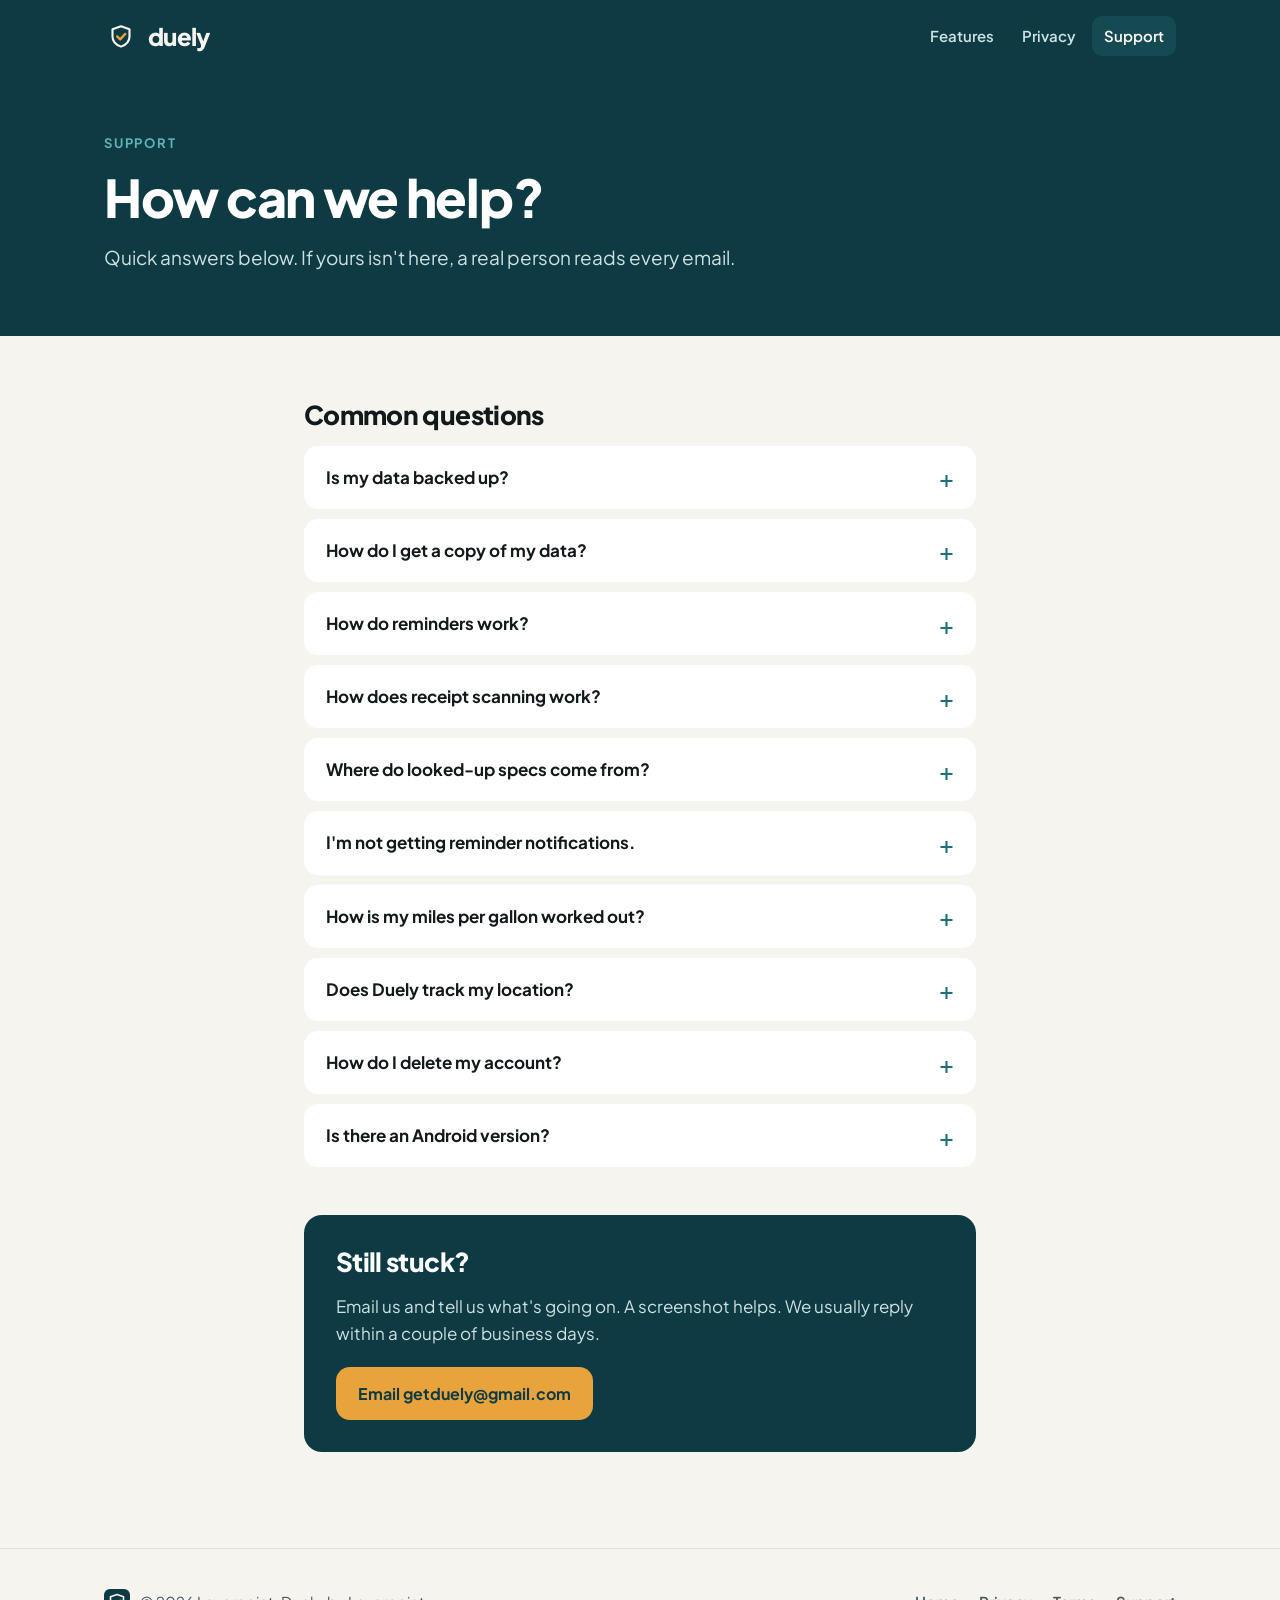
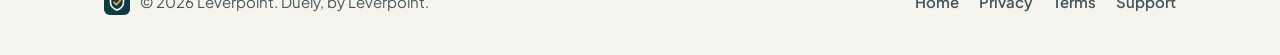
==== support.html @ d2e16ced "Duely website: home, privacy policy, terms, support Co-Authored-By: Claude Opus 5.5 <noreply@anthrop" ====
<!doctype html>
<html lang="en">
<head>
  <meta charset="utf-8">
  <meta name="viewport" content="width=device-width, initial-scale=1">
  <title>Duely Support</title>
  <meta name="description" content="Answers to common questions about Duely, and how to reach a real person.">
  <meta name="theme-color" content="#0E3B43">
  <link rel="icon" href="shield.svg" type="image/svg+xml">
  <link rel="icon" href="favicon.png" type="image/png">
  <link rel="apple-touch-icon" href="apple-touch-icon.png">
  <link rel="preconnect" href="https://fonts.googleapis.com">
  <link rel="preconnect" href="https://fonts.gstatic.com" crossorigin>
  <link href="https://fonts.googleapis.com/css2?family=Plus+Jakarta+Sans:wght@400;500;600;700;800&display=swap" rel="stylesheet">
  <link rel="stylesheet" href="styles.css">
</head>
<body>
  <a class="skip" href="#main">Skip to content</a>

  <header class="site-header">
    <div class="wrap">
      <a class="brand" href="./" aria-label="Duely home">
        <img src="shield.svg" alt="" width="34" height="34">
        <span>duely</span>
      </a>
      <nav class="nav" aria-label="Main">
        <a class="hide-sm" href="./#features">Features</a>
        <a href="privacy.html">Privacy</a>
        <a href="support.html" aria-current="page">Support</a>
      </nav>
    </div>
  </header>

  <main id="main">
    <section class="page-hero">
      <div class="wrap">
        <span class="eyebrow">Support</span>
        <h1>How can we help?</h1>
        <p>Quick answers below. If yours isn't here, a real person reads every email.</p>
      </div>
    </section>

    <div class="prose faq">
      <h2>Common questions</h2>

      <details>
        <summary>Is my data backed up?</summary>
        <div><p>Yes. Everything you log saves to your Duely account in the cloud as soon as you tap Save. If you get a new phone or reinstall the app, sign in with the same email and it's all there.</p></div>
      </details>

      <details>
        <summary>How do I get a copy of my data?</summary>
        <div><p>Open Duely, go to <strong>Settings</strong>, and tap <strong>Export my data</strong>. You'll get a spreadsheet (CSV file) with every vehicle, service record, fill-up, expense and reminder. It opens in Excel, Numbers or Google Sheets.</p></div>
      </details>

      <details>
        <summary>How do reminders work?</summary>
        <div>
          <p>Open a vehicle and add a reminder, like "Oil change every 5,000 miles or 6 months". Duely goes by whichever comes first, and the stoplight shows where things stand: red for overdue, yellow for due soon, green for all good.</p>
          <p>When you log the service, tap <strong>Mark done</strong> on the reminder and it starts counting again.</p>
          <p>Not sure what to track? On a vehicle with no reminders, tap <strong>Get a maintenance plan</strong>. Duely looks up the maker's schedule for that car and suggests reminders, with where each interval came from. You pick which to add.</p>
        </div>
      </details>

      <details>
        <summary>How does receipt scanning work?</summary>
        <div>
          <p>Open a vehicle and tap <strong>Scan receipt</strong>. Take a photo (add more pages for a long invoice), pick photos, or choose a PDF. Duely reads it and fills in a service entry, fill-up or expense for you to check before saving, and keeps the receipt with the record. A shop invoice with several jobs becomes one entry per job.</p>
          <p>Reading is done by an AI service, so always check what it filled in. Scans and spec lookups are limited to 25 a day per account. See the <a href="privacy.html">privacy policy</a> for what's sent and why.</p>
        </div>
      </details>

      <details>
        <summary>Where do looked-up specs come from?</summary>
        <div><p><strong>Look up specs online</strong> on a vehicle's Details tab decodes your VIN with the US government's free decoder, then searches the web for things like oil type, tire pressures and wiper sizes. Each value shows the website it came from, and nothing is saved until you tick it. Websites can be wrong, so check anything important against your owner's manual or the sticker in the driver's door.</p></div>
      </details>

      <details>
        <summary>I'm not getting reminder notifications.</summary>
        <div>
          <p>Check two places:</p>
          <ul>
            <li>In Duely, go to <strong>Settings</strong> and make sure <strong>Reminder notifications</strong> is on. You can also pick the time of day and how much warning you get there.</li>
            <li>On your iPhone, open the <strong>Settings</strong> app, tap <strong>Notifications</strong>, then <strong>Duely</strong>, and make sure <strong>Allow Notifications</strong> is on.</li>
          </ul>
          <p>Mileage-based reminders need your current mileage to be right. Update it from the vehicle's page, or just log a service or fill-up and Duely updates it for you.</p>
        </div>
      </details>

      <details>
        <summary>How is my miles per gallon worked out?</summary>
        <div><p>Duely measures between fill-ups where you filled the tank all the way. If you only fill partway, turn off <strong>Filled the tank</strong> and those gallons roll into the next full tank. Forgot to log one? Turn on <strong>Missed logging the last fill-up</strong> and Duely won't count that stretch, so one gap doesn't throw off your average.</p></div>
      </details>

      <details>
        <summary>Does Duely track my location?</summary>
        <div><p>No. Duely never asks for your location, and there's no GPS tracking. Mileage comes from what you enter. More in the <a href="privacy.html">privacy policy</a>.</p></div>
      </details>

      <details>
        <summary>How do I delete my account?</summary>
        <div><p>Open Duely, go to <strong>Settings</strong>, and tap <strong>Delete my account</strong>. This permanently removes your account and everything in it, and can't be undone, so export your data first if you want to keep a copy.</p></div>
      </details>

      <details>
        <summary>Is there an Android version?</summary>
        <div><p>Not yet. Duely is starting on iPhone. If you'd like to hear when Android is ready, send us an email.</p></div>
      </details>

      <div class="contact-card">
        <h2>Still stuck?</h2>
        <p>Email us and tell us what's going on. A screenshot helps. We usually reply within a couple of business days.</p>
        <a class="btn btn-primary" href="mailto:getduely@gmail.com?subject=Duely%20support">Email getduely@gmail.com</a>
      </div>
    </div>
  </main>

  <footer class="site-footer">
    <div class="wrap">
      <div class="by"><img src="shield.svg" alt="" width="26" height="26">© 2026 Leverpoint. Duely, by Leverpoint.</div>
      <nav aria-label="Footer">
        <a href="./">Home</a>
        <a href="privacy.html">Privacy</a>
        <a href="terms.html">Terms</a>
        <a href="support.html">Support</a>
      </nav>
    </div>
  </footer>
</body>
</html>
---- styles.css ----
/* Duely website. Colors and type follow the brand board (see the app's CLAUDE.md). */

:root {
  --harbor: #0E3B43;
  --harbor-2: #164A53;
  --lens-off: #2A6A72;
  --teal: #1F6F78;
  --teal-light: #5FB3B9;
  --amber: #E8A33D;
  --amber-text: #9A6413;
  --coral: #E0644A;
  --coral-text: #B4432C;
  --paper: #F6F4EF;
  --card: #FFFFFF;
  --ink: #12191B;
  --muted: #46565A;
  --label: #5B6B6E;
  --line: #E4E0D6;
  --radius: 18px;
  --wrap: 1120px;
  --font: "Plus Jakarta Sans", system-ui, -apple-system, "Segoe UI", sans-serif;
  color-scheme: light;
}

*,
*::before,
*::after { box-sizing: border-box; }

html { -webkit-text-size-adjust: 100%; scroll-behavior: smooth; }

body {
  margin: 0;
  background: var(--paper);
  color: var(--ink);
  font-family: var(--font);
  font-size: 17px;
  line-height: 1.6;
}

img, svg { display: block; max-width: 100%; }

a { color: var(--teal); text-underline-offset: 3px; }
a:hover { color: var(--harbor); }

:focus-visible { outline: 3px solid var(--amber); outline-offset: 3px; border-radius: 6px; }

.wrap { width: 100%; max-width: var(--wrap); margin: 0 auto; padding: 0 24px; }

h1, h2, h3 { line-height: 1.12; letter-spacing: -0.025em; font-weight: 800; margin: 0 0 16px; }
h1 { font-size: clamp(40px, 6vw, 64px); }
h2 { font-size: clamp(30px, 4vw, 42px); }
h3 { font-size: 20px; letter-spacing: -0.01em; }
p { margin: 0 0 16px; }

.eyebrow {
  display: inline-block;
  font-size: 13px;
  font-weight: 700;
  letter-spacing: 0.14em;
  text-transform: uppercase;
  color: var(--label);
  margin-bottom: 14px;
}

.skip {
  position: absolute; left: -999px; top: 8px;
  background: var(--amber); color: var(--ink); padding: 8px 14px; border-radius: 8px; z-index: 10;
}
.skip:focus { left: 8px; }

/* ---------- Header ---------- */

.site-header { background: var(--harbor); color: var(--paper); }
.site-header .wrap { display: flex; align-items: center; justify-content: space-between; gap: 16px; height: 72px; }

.brand { display: flex; align-items: center; gap: 10px; color: var(--paper); text-decoration: none; }
.brand img { width: 34px; height: 34px; }
.brand span { font-size: 24px; font-weight: 800; letter-spacing: -0.03em; }
.brand:hover { color: #fff; }

.nav { display: flex; gap: 4px; }
.nav a {
  color: #CFE0E1; text-decoration: none; font-weight: 600; font-size: 15px;
  padding: 8px 12px; border-radius: 10px;
}
.nav a:hover, .nav a[aria-current="page"] { color: #fff; background: var(--harbor-2); }

/* ---------- Hero ---------- */

.hero { background: var(--harbor); color: var(--paper); padding: 56px 0 96px; overflow: hidden; }
.hero .wrap { display: grid; grid-template-columns: 1.1fr 0.9fr; gap: 56px; align-items: center; }
.hero .eyebrow { color: var(--teal-light); }
.hero h1 { color: #fff; }
.hero h1 em { font-style: normal; color: var(--amber); }
.hero .lede { font-size: 20px; color: #CFE0E1; max-width: 34ch; margin-bottom: 32px; }

.odometer { display: flex; gap: 8px; margin-bottom: 28px; }
.odometer span {
  width: 52px; height: 64px; display: grid; place-items: center;
  border-radius: 12px; font-size: 34px; font-weight: 800;
  background: var(--paper); color: var(--harbor);
  box-shadow: inset 0 -10px 0 rgba(14, 59, 67, 0.08), inset 0 10px 0 rgba(255, 255, 255, 0.6);
  position: relative;
}
.odometer span::after {
  content: ""; position: absolute; left: 0; right: 0; top: 50%; height: 1px; background: rgba(14, 59, 67, 0.14);
}
.odometer span:last-child { background: var(--amber); color: var(--harbor); }

.cta-row { display: flex; flex-wrap: wrap; gap: 12px; align-items: center; }

.btn {
  display: inline-flex; align-items: center; gap: 10px;
  padding: 14px 22px; border-radius: 14px; font-weight: 700; font-size: 16px;
  text-decoration: none; border: 0; cursor: pointer;
}
.btn-primary { background: var(--amber); color: var(--harbor); }
.btn-primary:hover { background: #F0B455; color: var(--harbor); }
.btn-ghost { color: #fff; border: 1.5px solid var(--lens-off); }
.btn-ghost:hover { color: #fff; background: var(--harbor-2); }
.btn svg { width: 18px; height: 18px; }

.soon-note { font-size: 14px; color: #A9C4C6; margin-top: 16px; }

/* ---------- Phone mockup ---------- */

.phone {
  width: 300px; margin: 0 auto; padding: 12px; border-radius: 46px;
  background: #0A2C32; box-shadow: 0 40px 80px rgba(0, 0, 0, 0.35), 0 0 0 1.5px #24555C inset;
}
.screen { background: var(--paper); border-radius: 36px; overflow: hidden; color: var(--ink); }
.screen-top { background: var(--harbor); color: var(--paper); padding: 22px 20px 22px; }
.screen-brand { display: flex; align-items: center; gap: 7px; font-weight: 800; letter-spacing: -0.03em; font-size: 16px; margin-bottom: 18px; }
.screen-brand img { width: 20px; height: 20px; }
.screen-top small { display: block; color: #A9C4C6; font-size: 12px; font-weight: 600; }
.screen-top strong { display: block; font-size: 22px; line-height: 1.2; letter-spacing: -0.02em; margin-top: 2px; }
.screen-body { padding: 16px 14px 22px; }
.screen-label { font-size: 10px; font-weight: 700; letter-spacing: 0.14em; color: var(--label); margin: 0 6px 8px; }
.item {
  display: flex; align-items: center; gap: 12px; background: var(--card);
  border-radius: 14px; padding: 10px 12px; margin-bottom: 8px;
  box-shadow: 0 1px 2px rgba(18, 25, 27, 0.06);
}
.item b { display: block; font-size: 13.5px; line-height: 1.3; }
.item i { display: block; font-style: normal; font-size: 11.5px; color: var(--muted); line-height: 1.35; }
.item .overdue { color: var(--coral-text); font-weight: 700; }
.item .soon { color: var(--amber-text); font-weight: 700; }
.backup { display: flex; gap: 8px; align-items: center; font-size: 11.5px; color: var(--muted); margin: 14px 6px 0; }
.backup svg { width: 14px; height: 14px; flex: none; }

/* The stoplight. Top coral = overdue, middle amber = due soon, bottom teal = all good. */
.light {
  flex: none; width: 16px; padding: 3px; border-radius: 8px; background: var(--harbor);
  display: grid; gap: 3px;
}
.light span { width: 10px; height: 10px; border-radius: 50%; background: var(--lens-off); }
.light.is-overdue span:nth-child(1) { background: var(--coral); }
.light.is-soon span:nth-child(2) { background: var(--amber); }
.light.is-good span:nth-child(3) { background: var(--teal-light); }

.light.big { width: 44px; padding: 7px; border-radius: 22px; gap: 7px; }
.light.big span { width: 30px; height: 30px; }

/* ---------- Sections ---------- */

.section { padding: 96px 0; }
.section-head { max-width: 640px; margin-bottom: 48px; }
.section-head p { font-size: 19px; color: var(--muted); }

.grid-3 { display: grid; grid-template-columns: repeat(3, 1fr); gap: 20px; }
.card { background: var(--card); border-radius: var(--radius); padding: 28px; box-shadow: 0 1px 2px rgba(18, 25, 27, 0.05); }
.card p { color: var(--muted); margin: 0; }
.card .icon {
  width: 44px; height: 44px; border-radius: 12px; background: #E6F0F1; color: var(--teal);
  display: grid; place-items: center; margin-bottom: 18px;
}
.card .icon svg { width: 22px; height: 22px; }

/* Stoplight explainer */
.status { background: var(--card); }
.status .wrap { display: grid; grid-template-columns: 0.9fr 1.1fr; gap: 56px; align-items: center; }
.status-list { list-style: none; margin: 0; padding: 0; display: grid; gap: 14px; }
.status-list li {
  display: flex; gap: 18px; align-items: center; padding: 18px 20px;
  border: 1px solid var(--line); border-radius: var(--radius); background: var(--paper);
}
.status-list b { display: block; font-size: 18px; }
.status-list span.say { color: var(--muted); }

/* Promises */
.promises { background: var(--harbor); color: var(--paper); }
.promises .eyebrow { color: var(--teal-light); }
.promises h2 { color: #fff; }
.promises .section-head p { color: #CFE0E1; }
.promise-list { list-style: none; margin: 0; padding: 0; display: grid; grid-template-columns: repeat(2, 1fr); gap: 20px; }
.promise-list li { background: var(--harbor-2); border-radius: var(--radius); padding: 26px 28px; }
.promise-list b { display: flex; gap: 10px; align-items: center; font-size: 19px; color: #fff; margin-bottom: 6px; }
.promise-list b svg { width: 20px; height: 20px; flex: none; color: var(--amber); }
.promise-list p { color: #CFE0E1; margin: 0; }

/* Final call to action */
.closer { text-align: center; }
.closer img { width: 72px; height: 72px; margin: 0 auto 24px; }
.closer p { color: var(--muted); font-size: 19px; max-width: 520px; margin: 0 auto 28px; }
.closer .btn-ghost { color: var(--harbor); border-color: #C9D6D7; }
.closer .btn-ghost:hover { background: #fff; color: var(--harbor); }
.closer .cta-row { justify-content: center; }

/* ---------- Text pages (privacy, support) ---------- */

.page-hero { background: var(--harbor); color: var(--paper); padding: 56px 0 64px; }
.page-hero h1 { color: #fff; font-size: clamp(36px, 5vw, 52px); }
.page-hero p { color: #CFE0E1; font-size: 19px; max-width: 46ch; margin: 0; }
.page-hero .eyebrow { color: var(--teal-light); }

.prose { max-width: 720px; padding: 64px 24px 96px; margin: 0 auto; }
.prose h2 { font-size: 26px; margin-top: 48px; }
.prose h2:first-child { margin-top: 0; }
.prose ul { padding-left: 22px; margin: 0 0 16px; }
.prose li { margin-bottom: 8px; }
.prose .summary { background: var(--card); border-radius: var(--radius); padding: 24px 28px; margin-bottom: 48px; }
.prose .summary h2 { font-size: 20px; margin: 0 0 12px; }
.prose .summary ul { margin: 0; }
.updated { font-size: 14px; color: var(--label); }

.faq details { background: var(--card); border-radius: 14px; margin-bottom: 10px; }
.faq summary {
  cursor: pointer; list-style: none; padding: 18px 52px 18px 22px; font-weight: 700; font-size: 17px; position: relative;
}
.faq summary::-webkit-details-marker { display: none; }
.faq summary::after {
  content: "+"; position: absolute; right: 22px; top: 50%; transform: translateY(-50%);
  font-size: 24px; font-weight: 500; color: var(--teal);
}
.faq details[open] summary::after { content: "–"; }
.faq details > div { padding: 0 22px 20px; color: var(--muted); }
.faq details > div p:last-child { margin: 0; }

.contact-card {
  background: var(--harbor); color: var(--paper); border-radius: var(--radius);
  padding: 32px; margin-top: 48px;
}
.contact-card h2 { color: #fff; margin-top: 0; }
.contact-card p { color: #CFE0E1; }
.contact-card .btn { margin-top: 4px; }

/* ---------- Footer ---------- */

.site-footer { border-top: 1px solid var(--line); padding: 40px 0; font-size: 15px; color: var(--muted); }
.site-footer .wrap { display: flex; justify-content: space-between; align-items: center; flex-wrap: wrap; gap: 16px; }
.site-footer nav { display: flex; gap: 20px; flex-wrap: wrap; }
.site-footer a { color: var(--muted); text-decoration: none; font-weight: 600; }
.site-footer a:hover { color: var(--harbor); }
.site-footer .by { display: flex; align-items: center; gap: 10px; }
.site-footer .by img { width: 26px; height: 26px; }

/* ---------- Small screens ---------- */

@media (max-width: 900px) {
  .hero .wrap, .status .wrap { grid-template-columns: 1fr; gap: 48px; }
  .grid-3 { grid-template-columns: 1fr; }
  .promise-list { grid-template-columns: 1fr; }
}

@media (max-width: 560px) {
  body { font-size: 16px; }
  .wrap { padding: 0 16px; }
  .prose { padding: 48px 16px 72px; }
  .section { padding: 72px 0; }
  .hero { padding: 40px 0 72px; }
  .hero .lede { font-size: 18px; }
  .brand span { font-size: 21px; }
  .nav a { padding: 8px 8px; font-size: 14px; }
  .nav .hide-sm { display: none; }
  .phone { width: 280px; }
  .card, .promise-list li { padding: 24px; }
  .contact-card { padding: 24px; }
  .btn { width: 100%; justify-content: center; }
}

@media (prefers-reduced-motion: reduce) {
  html { scroll-behavior: auto; }
}
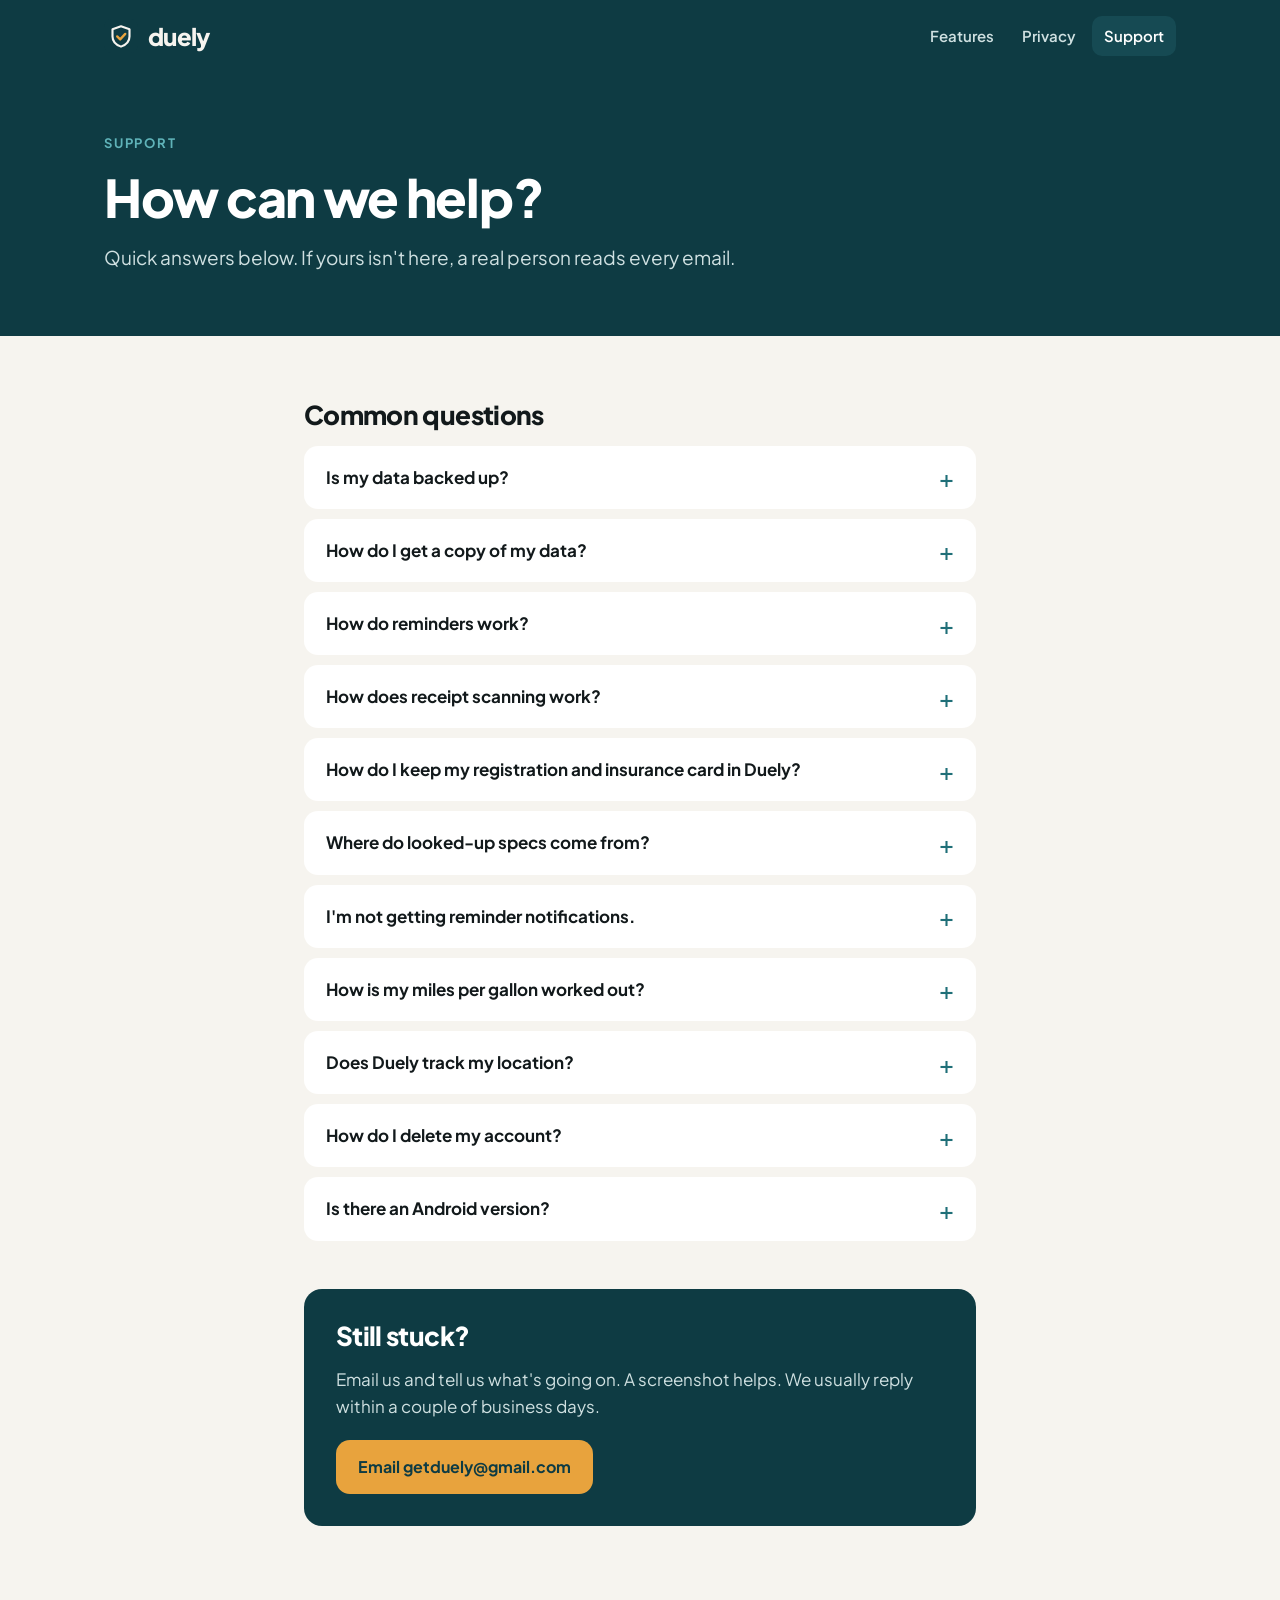
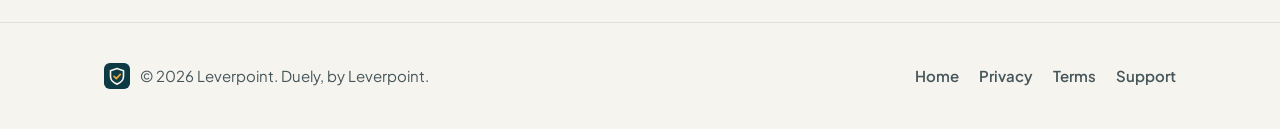
==== commit a7a4a0d6: "Privacy and help: documents, pump photos, shop recommendations Co-Authored-By: Claude Opus 5.5 <nore" ====
--- a/support.html
+++ b/support.html
@@ -65,8 +65,17 @@
       <details>
         <summary>How does receipt scanning work?</summary>
         <div>
-          <p>Open a vehicle and tap <strong>Scan receipt</strong>. Take a photo (add more pages for a long invoice), pick photos, or choose a PDF. Duely reads it and fills in a service entry, fill-up or expense for you to check before saving, and keeps the receipt with the record. A shop invoice with several jobs becomes one entry per job.</p>
+          <p>Open a vehicle, go to <strong>History</strong> and tap <strong>Scan receipt</strong>. Take a photo (add more pages for a long invoice), pick photos, or choose a PDF. Duely reads it and fills in a service entry, fill-up or expense for you to check before saving, and keeps the receipt with the record. A shop invoice with several jobs becomes one entry per job.</p>
+          <p>If the shop recommended work you didn't have done, Duely lists it after you save and offers to set a reminder for each, due now. Already logged an invoice? Scan it again and untick every job to go straight to its recommendations.</p>
+          <p>At the gas station, go to <strong>Fuel</strong> and tap <strong>Snap pump</strong>: take a photo of the pump's display, then one of your dashboard, and Duely fills in the gallons, cost and mileage.</p>
           <p>Reading is done by an AI service, so always check what it filled in. Scans and spec lookups are limited to 25 a day per account. See the <a href="privacy.html">privacy policy</a> for what's sent and why.</p>
+        </div>
+      </details>
+
+      <details>
+        <summary>How do I keep my registration and insurance card in Duely?</summary>
+        <div>
+          <p>Open a vehicle, go to <strong>Documents</strong> and tap <strong>Scan document</strong>. Duely reads the type, expiry date and fee, keeps the photo or PDF privately, and sets a reminder before it expires. When you scan next year's registration, it replaces the old one and moves the reminder along. Tap a document to view it.</p>
         </div>
       </details>
 
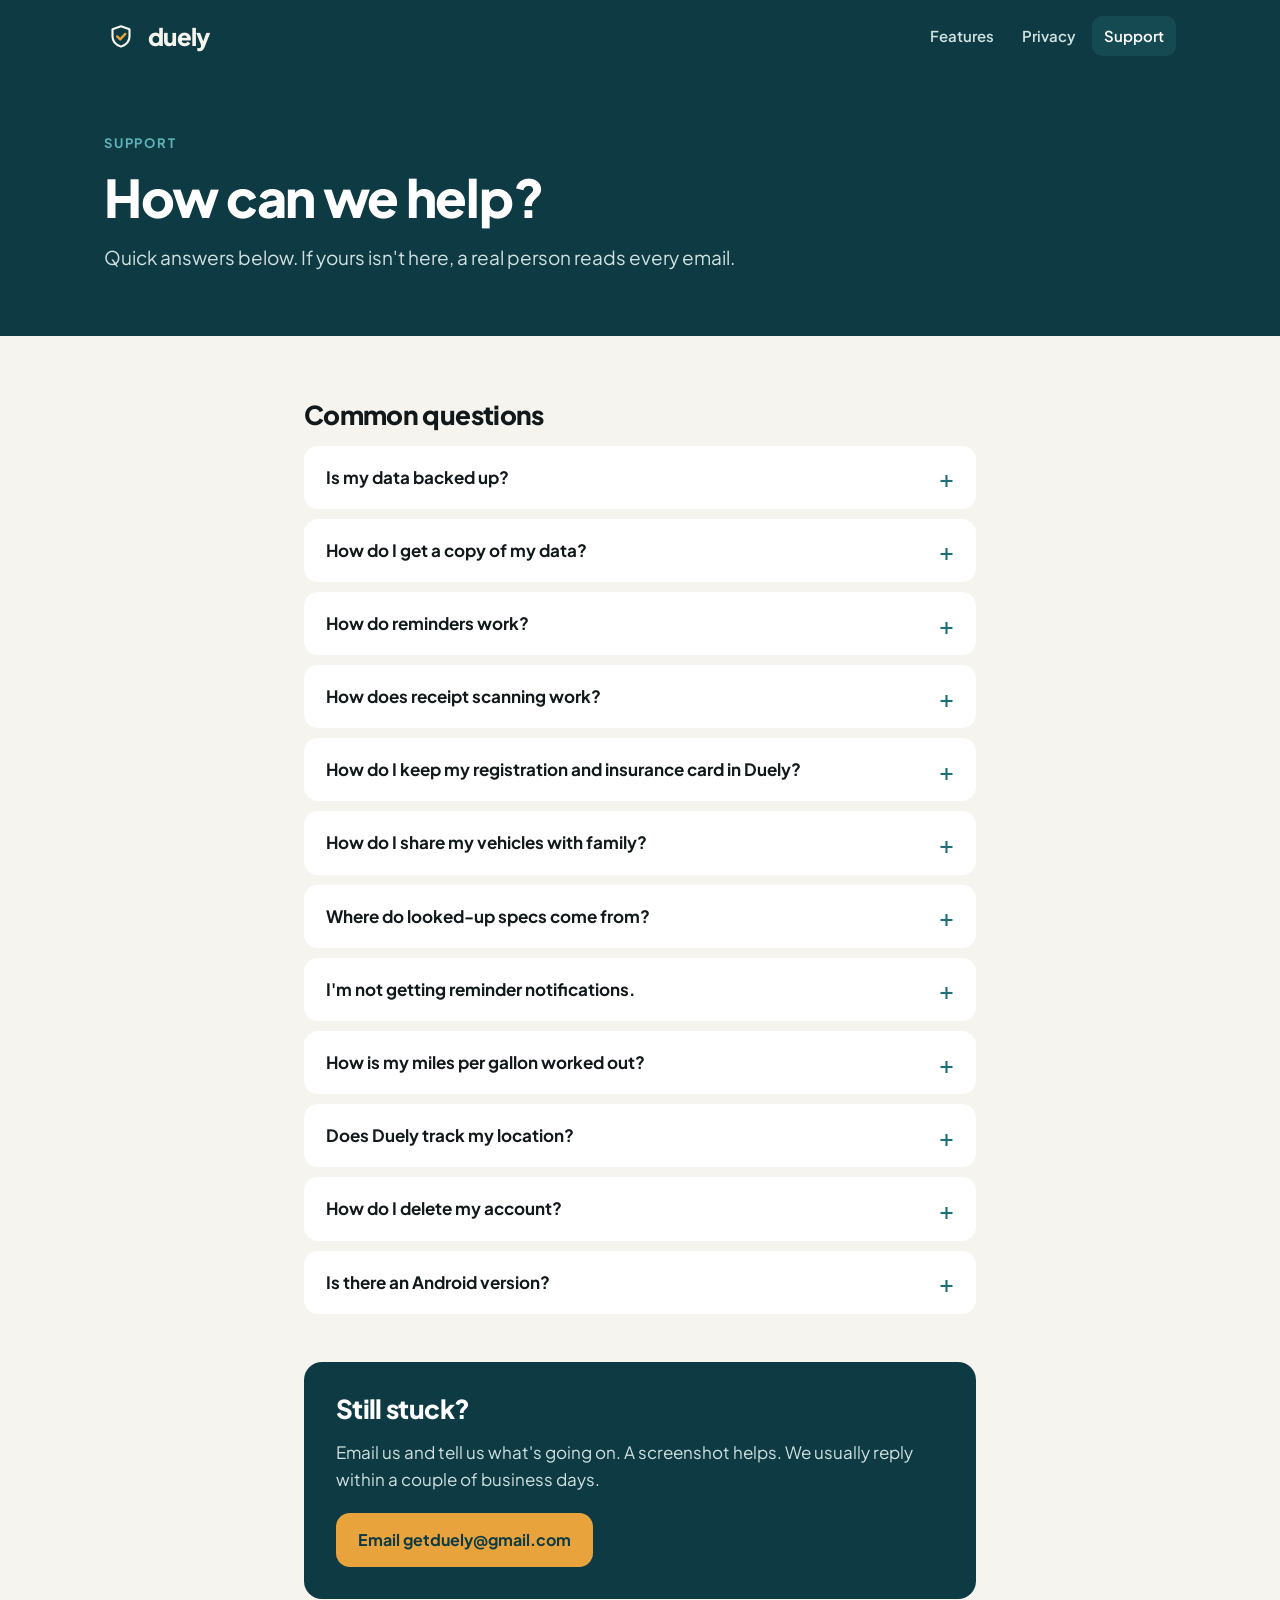
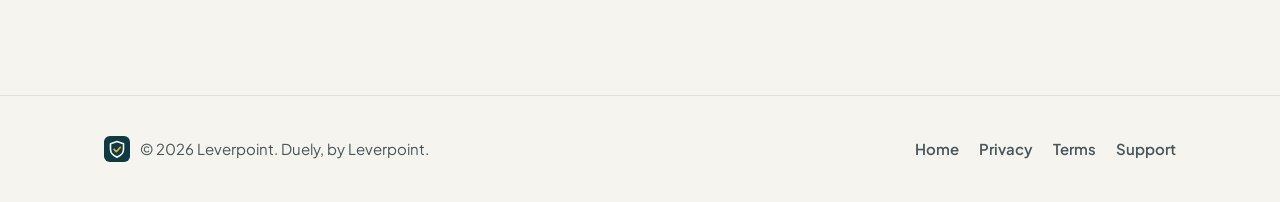
==== commit 89692357: "Family sharing: invite page, privacy policy section, help entry Co-Authored-By: Claude Opus 5.5 <nor" ====
--- a/support.html
+++ b/support.html
@@ -65,9 +65,9 @@
       <details>
         <summary>How does receipt scanning work?</summary>
         <div>
-          <p>Open a vehicle, go to <strong>History</strong> and tap <strong>Scan receipt</strong>. Take a photo (add more pages for a long invoice), pick photos, or choose a PDF. Duely reads it and fills in a service entry, fill-up or expense for you to check before saving, and keeps the receipt with the record. A shop invoice with several jobs becomes one entry per job.</p>
+          <p>Open a vehicle, go to <strong>Services</strong> and tap <strong>+ Add</strong>, then take a photo (add more pages for a long invoice), pick photos, or choose a PDF. Duely reads it and fills in a service entry, fill-up or expense for you to check before saving, and keeps the receipt with the record. A shop invoice with several jobs becomes one entry per job, and a job you have a reminder for marks that reminder done.</p>
           <p>If the shop recommended work you didn't have done, Duely lists it after you save and offers to set a reminder for each, due now. Already logged an invoice? Scan it again and untick every job to go straight to its recommendations.</p>
-          <p>At the gas station, go to <strong>Fuel</strong> and tap <strong>Snap pump</strong>: take a photo of the pump's display, then one of your dashboard, and Duely fills in the gallons, cost and mileage.</p>
+          <p>At the gas station, go to <strong>Fuel</strong>, tap <strong>+ Log fill-up</strong> and choose <strong>Snap the pump</strong>: take a photo of the pump's display, then one of your dashboard, and Duely fills in the gallons, cost and mileage.</p>
           <p>Reading is done by an AI service, so always check what it filled in. Scans and spec lookups are limited to 25 a day per account. See the <a href="privacy.html">privacy policy</a> for what's sent and why.</p>
         </div>
       </details>
@@ -75,7 +75,15 @@
       <details>
         <summary>How do I keep my registration and insurance card in Duely?</summary>
         <div>
-          <p>Open a vehicle, go to <strong>Documents</strong> and tap <strong>Scan document</strong>. Duely reads the type, expiry date and fee, keeps the photo or PDF privately, and sets a reminder before it expires. When you scan next year's registration, it replaces the old one and moves the reminder along. Tap a document to view it.</p>
+          <p>Open a vehicle, go to <strong>Documents</strong>, tap <strong>+ Add document</strong> and take or choose a photo. Duely reads the type, expiry date and fee, keeps the photo or PDF privately, and sets a reminder before it expires. When you scan next year's registration, it replaces the old one and moves the reminder along. Tap a document to view it.</p>
+        </div>
+      </details>
+
+      <details>
+        <summary>How do I share my vehicles with family?</summary>
+        <div>
+          <p>Go to <strong>Settings</strong> → <strong>Share your garage</strong> and tap <strong>Invite someone</strong>. Choose <strong>Can edit</strong> (they can log services, fuel and documents, mark reminders done and add vehicles) or <strong>View only</strong> (they can see everything but not change it), then text them the link. It works once, for 7 days.</p>
+          <p>They see every vehicle in your garage, including ones you add later, and get the same reminders. Only you can delete a vehicle. To change what someone can do or remove them, tap their name on the same screen. If someone shared their garage with you, you can leave it there too.</p>
         </div>
       </details>
 
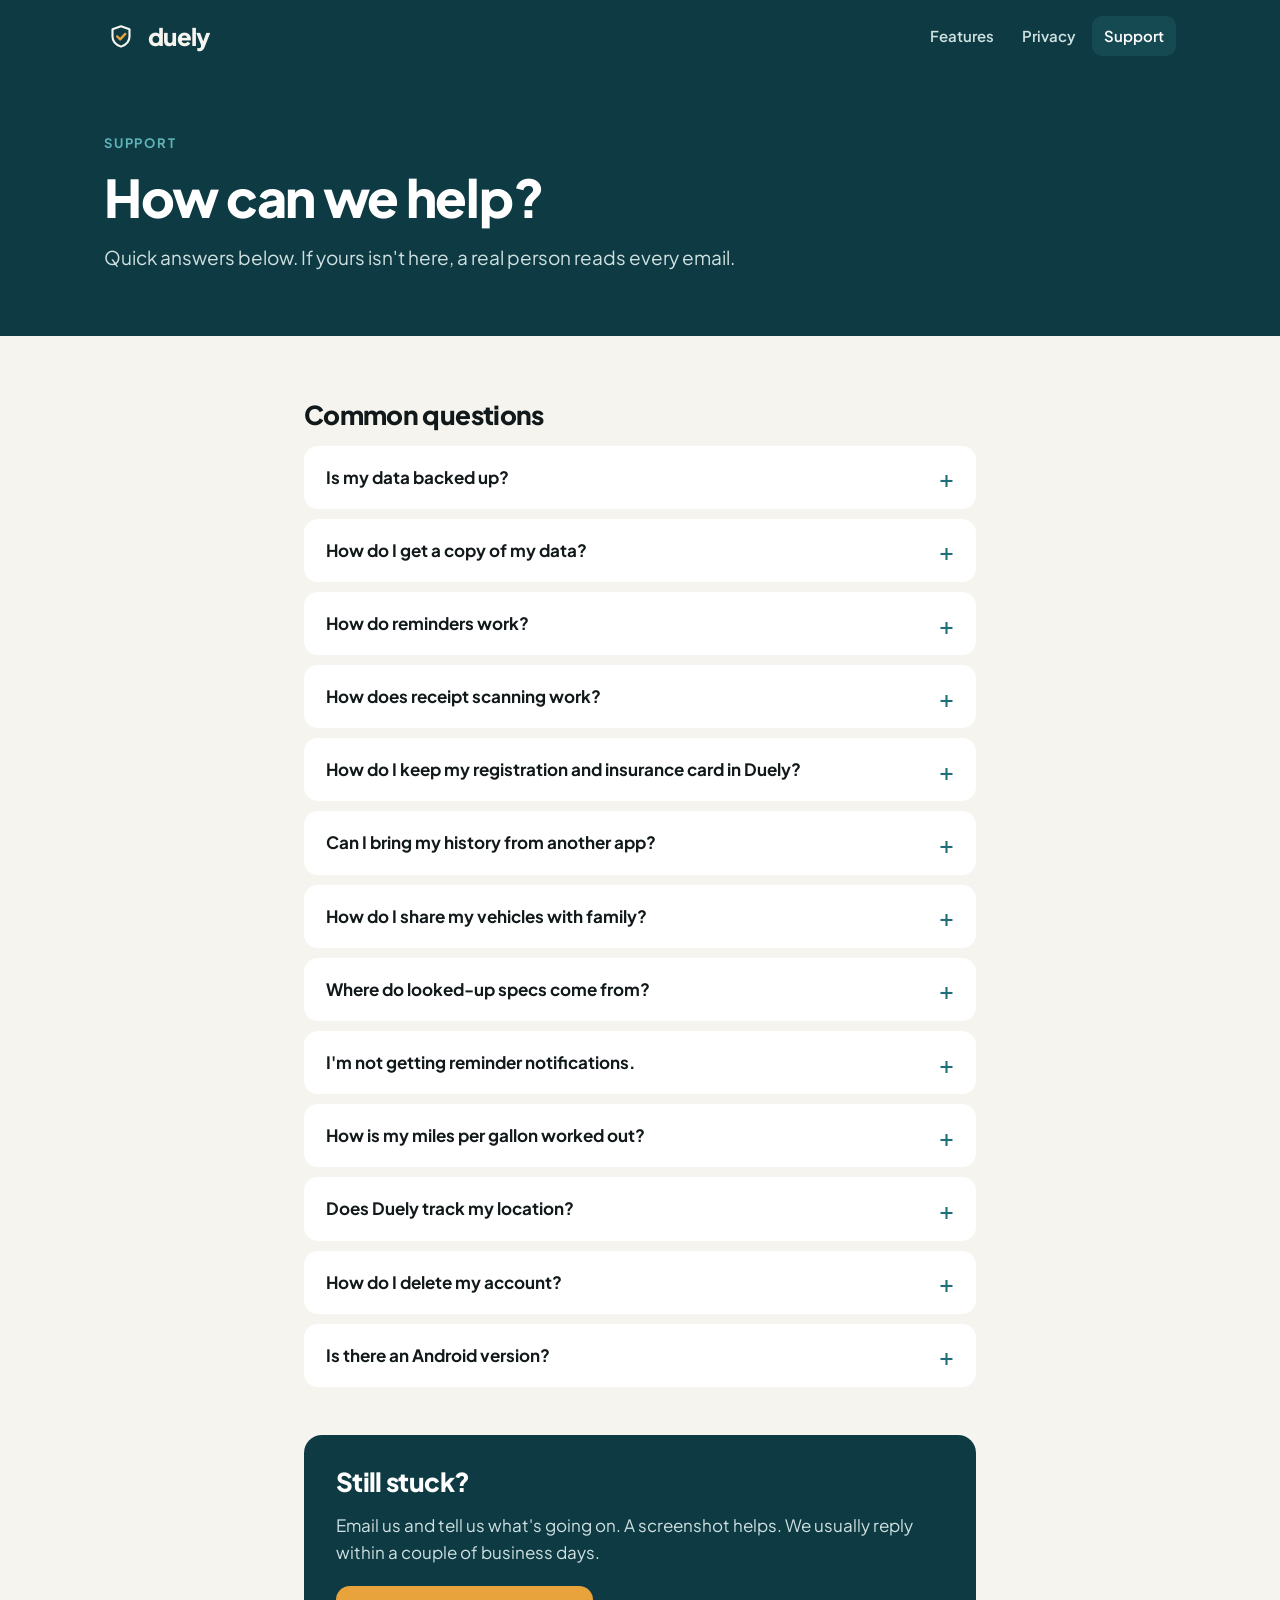
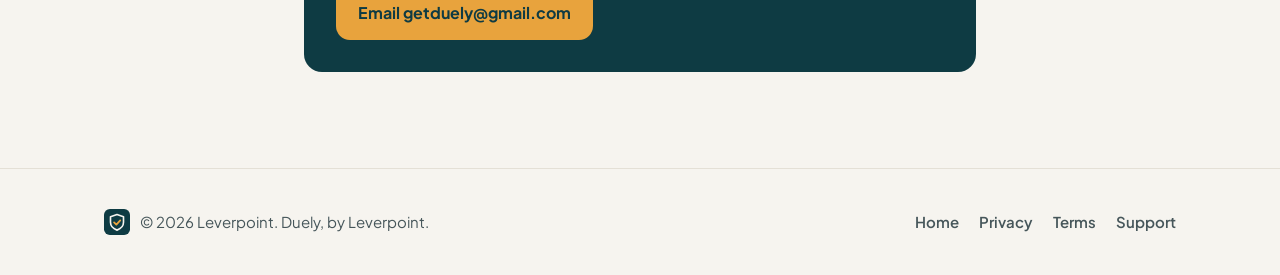
==== commit 8d1f2f69: "Import from other apps: help entry and privacy wording Co-Authored-By: Claude Opus 5.5 <noreply@anth" ====
--- a/support.html
+++ b/support.html
@@ -80,6 +80,14 @@
       </details>
 
       <details>
+        <summary>Can I bring my history from another app?</summary>
+        <div>
+          <p>Yes. In your old app (Fuelly, Fuelio, Drivvo, Simply Auto and most others), export your data as a CSV file and save it to your phone, for example to Files. Then in Duely go to <strong>Settings</strong> → <strong>Import from another app</strong> and choose the file.</p>
+          <p>Duely works out the layout, converts liters and kilometers, and shows you what it found before saving anything. You choose which of your vehicles each car's history goes into, or add it as a new one. Anything already in Duely is left out, so importing the same file twice is safe. A spreadsheet you kept yourself works too, as long as it has a date column.</p>
+        </div>
+      </details>
+
+      <details>
         <summary>How do I share my vehicles with family?</summary>
         <div>
           <p>Go to <strong>Settings</strong> → <strong>Share your garage</strong> and tap <strong>Invite someone</strong>. Choose <strong>Can edit</strong> (they can log services, fuel and documents, mark reminders done and add vehicles) or <strong>View only</strong> (they can see everything but not change it), then text them the link. It works once, for 7 days.</p>
